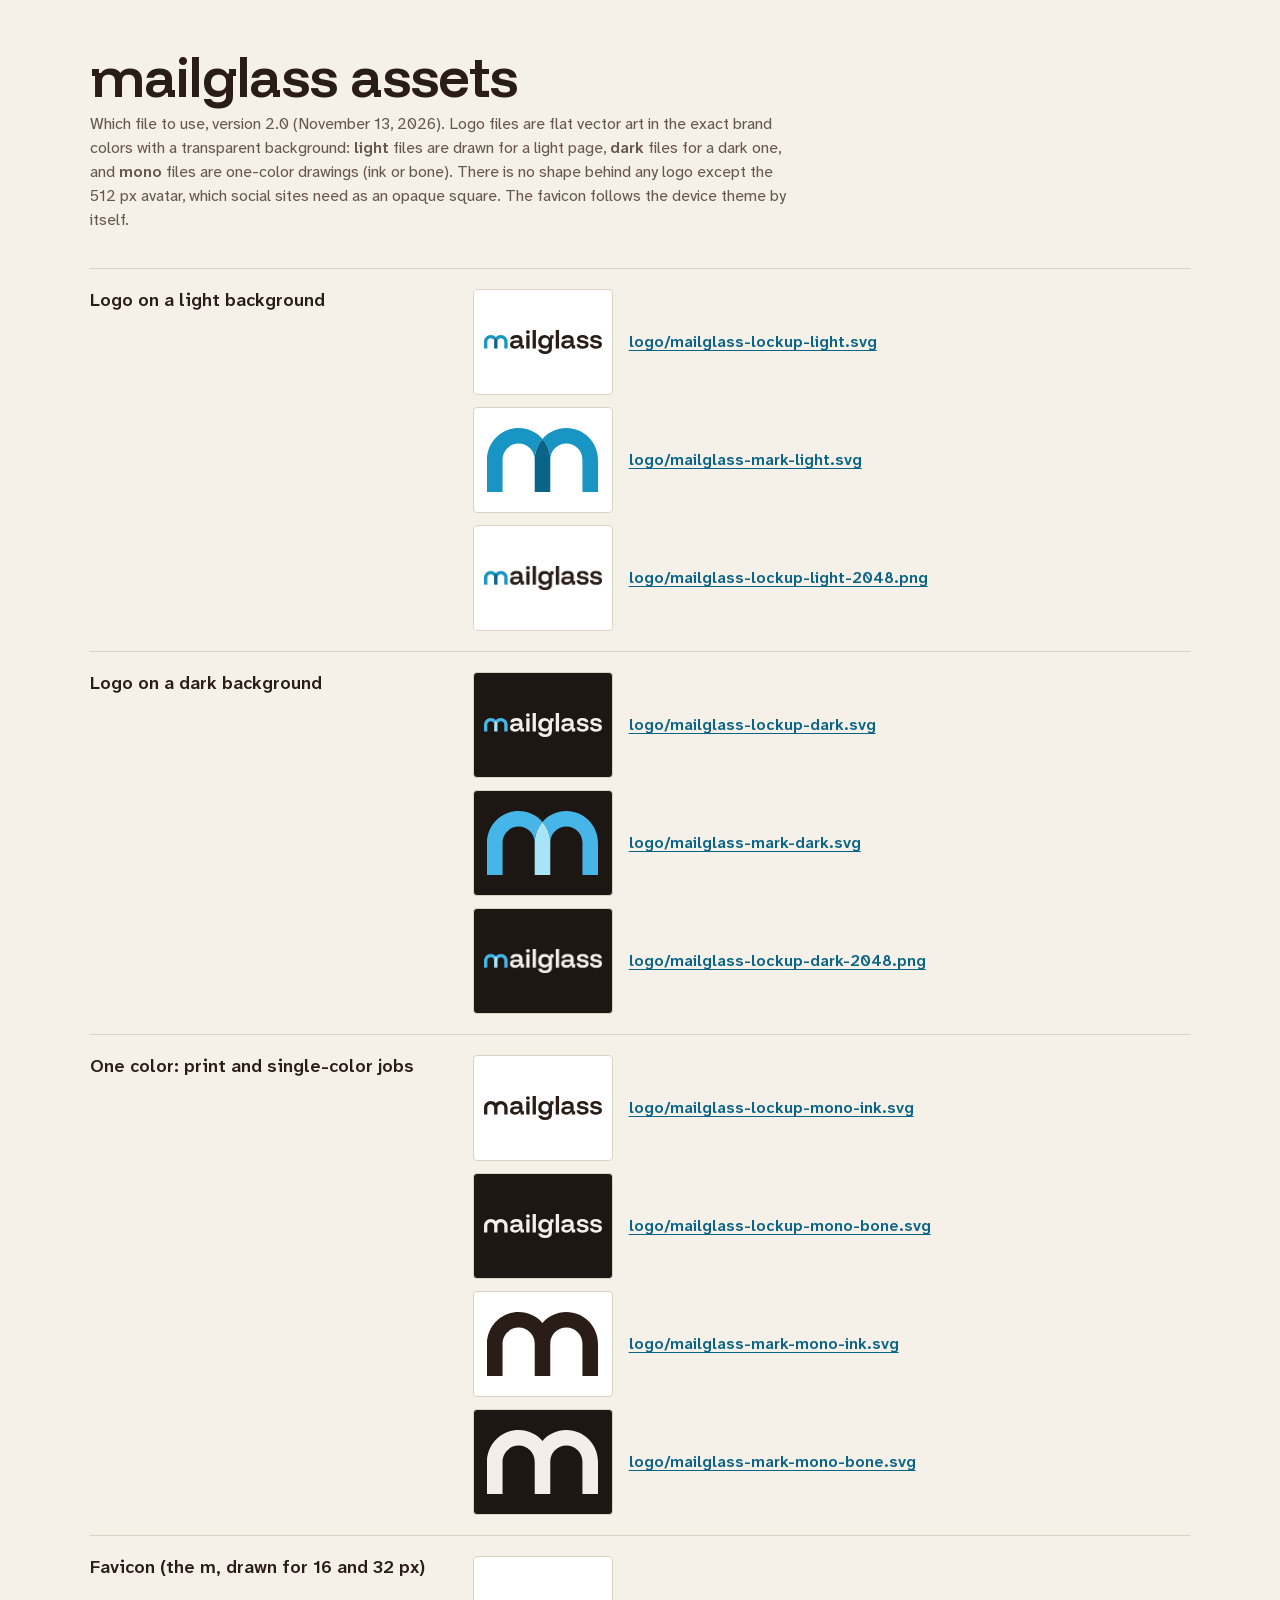
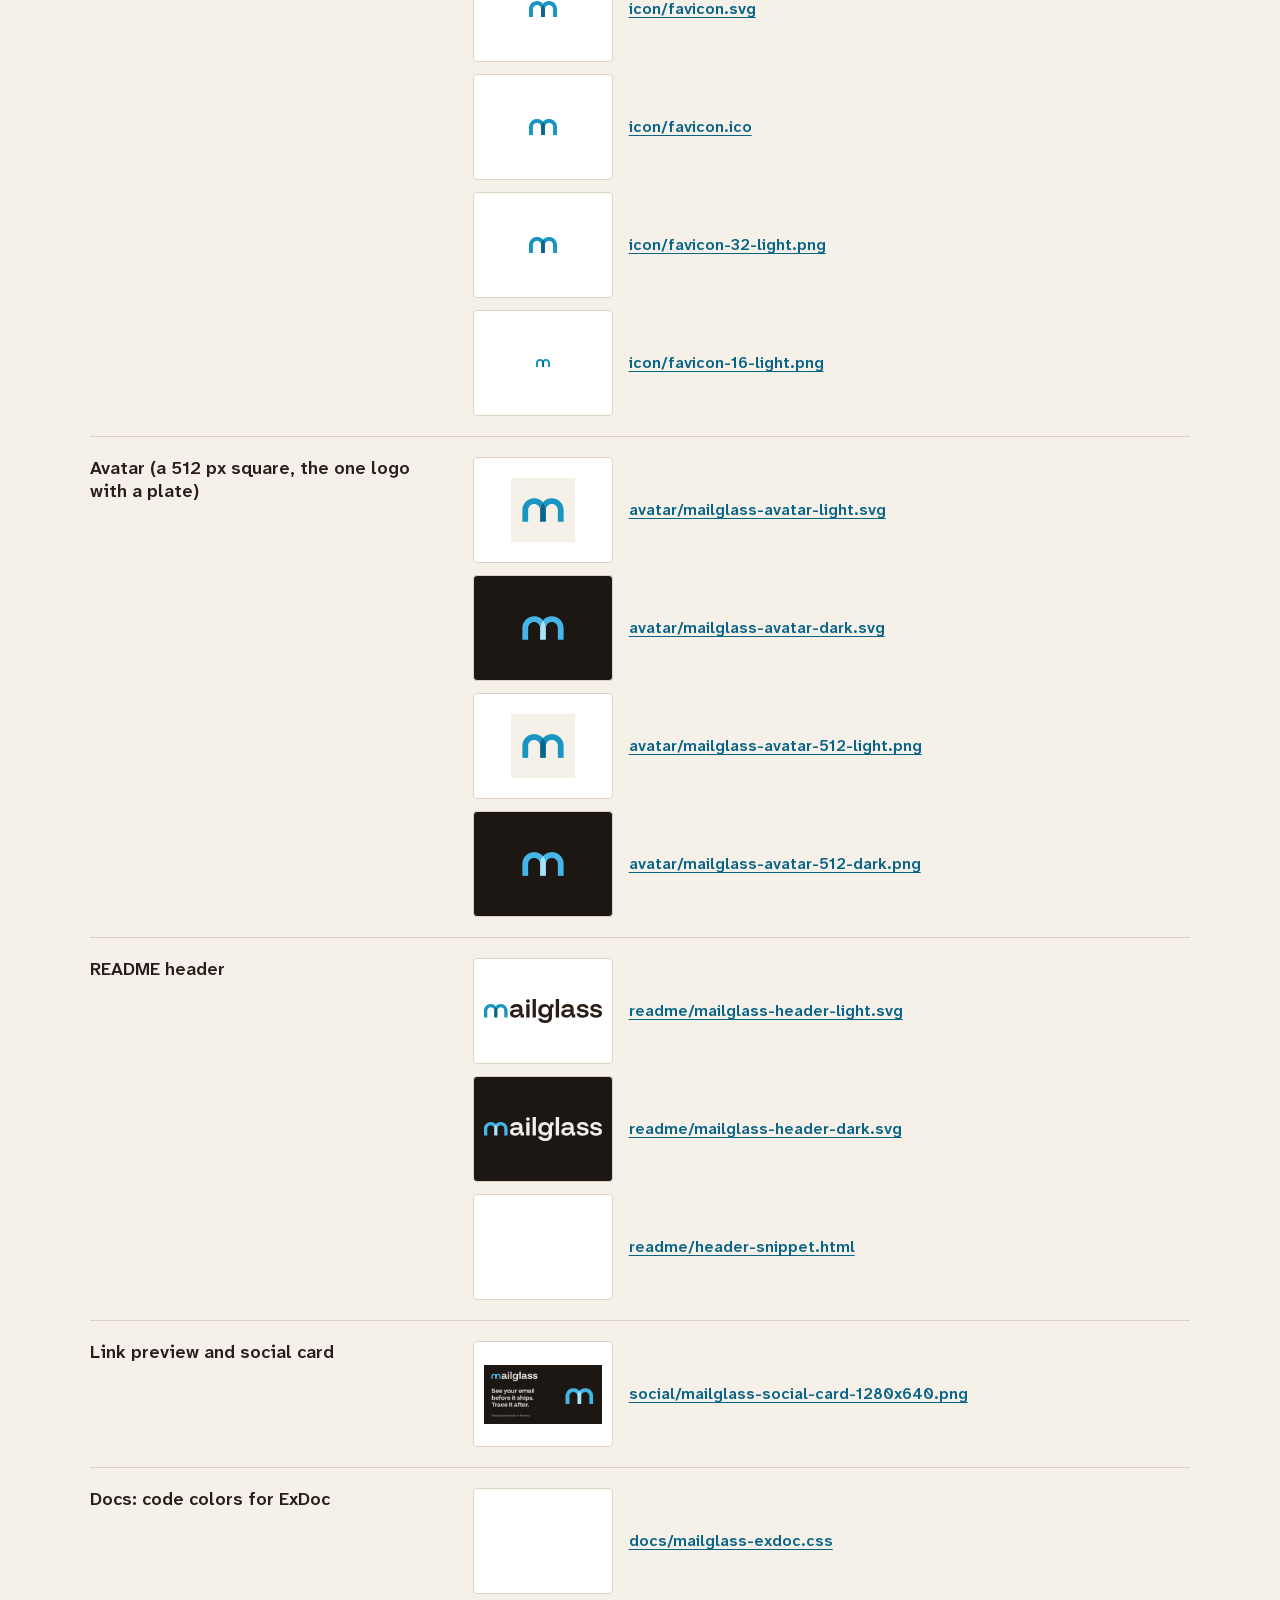
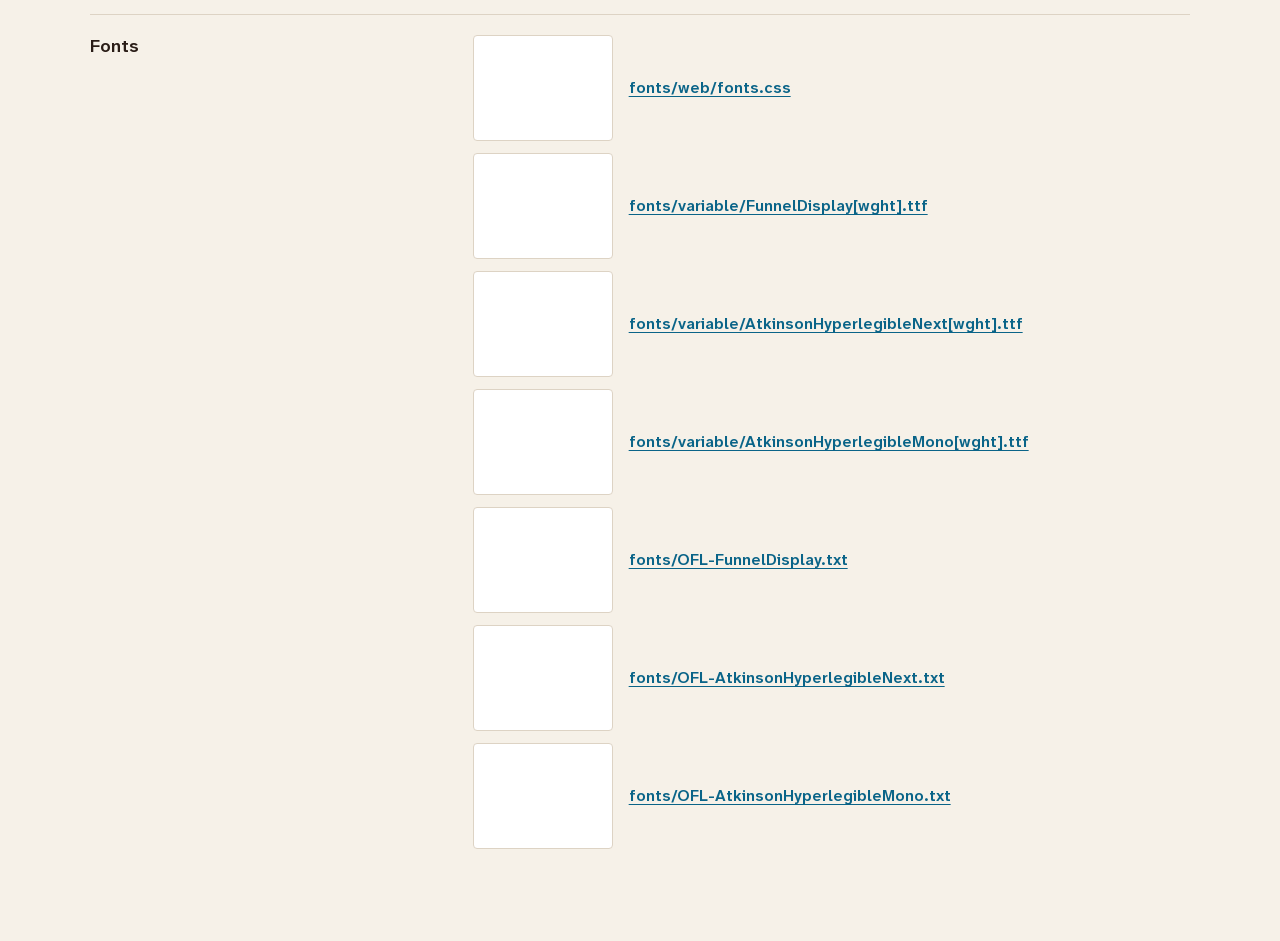
==== assets/index.html @ 240bdd21 "mailglass brand book 2.0" ====
<!doctype html><html lang="en-US"><head><meta charset="utf-8"><meta name="viewport" content="width=device-width,initial-scale=1"><link rel="icon" href="icon/favicon.svg" type="image/svg+xml"><title>mailglass Assets</title><link rel="stylesheet" href="fonts/web/fonts.css"><style>
:root{--ink:#1D1713;--paper:#F6F1E8;--card:#FFFFFF;--mute:#665850;--link:#0A6488}
body{margin:0;background:var(--paper);color:#2A1D17;font:16px/1.5 'Atkinson Hyperlegible Next',system-ui,sans-serif}
main{max-width:1100px;margin:0 auto;padding:48px 24px 72px}h1{font:600 56px/1 'Funnel Display','Arial Narrow',sans-serif;letter-spacing:-.015em;margin:0 0 8px}
.lede{color:var(--mute);margin:0 0 36px;max-width:70ch}
.row{display:grid;grid-template-columns:minmax(200px,1fr) 2fr;gap:24px;padding:20px 0;border-top:1px solid #DDD3C4}
.row h2{font-size:18px;line-height:1.3;margin:0}.files{display:grid;gap:12px}
.file{display:grid;grid-template-columns:140px 1fr;gap:16px;align-items:center}
.thumb{height:84px;border-radius:4px;background:var(--card);border:1px solid #DDD3C4;display:grid;place-items:center;padding:10px;overflow:hidden}.thumb.dark{background:var(--ink)}
.thumb img{max-width:100%;max-height:64px}
a{color:var(--link);font-weight:600;word-break:break-all;text-underline-offset:3px}
@media (max-width:700px){.row{grid-template-columns:1fr}.file{grid-template-columns:1fr}}
</style></head><body><main><h1>mailglass assets</h1><p class="lede">Which file to use, version 2.0 (November 13, 2026). Logo files are flat vector art in the exact brand colors with a transparent background: <b>light</b> files are drawn for a light page, <b>dark</b> files for a dark one, and <b>mono</b> files are one-color drawings (ink or bone). There is no shape behind any logo except the 512 px avatar, which social sites need as an opaque square. The favicon follows the device theme by itself.</p>
<section class="row"><h2>Logo on a light background</h2><div class="files"><div class="file"><div class="thumb"><img src="logo/mailglass-lockup-light.svg" alt=""></div><a href="logo/mailglass-lockup-light.svg">logo/mailglass-lockup-light.svg</a></div><div class="file"><div class="thumb"><img src="logo/mailglass-mark-light.svg" alt=""></div><a href="logo/mailglass-mark-light.svg">logo/mailglass-mark-light.svg</a></div><div class="file"><div class="thumb"><img src="logo/mailglass-lockup-light-2048.png" alt=""></div><a href="logo/mailglass-lockup-light-2048.png">logo/mailglass-lockup-light-2048.png</a></div></div></section>
<section class="row"><h2>Logo on a dark background</h2><div class="files"><div class="file"><div class="thumb dark"><img src="logo/mailglass-lockup-dark.svg" alt=""></div><a href="logo/mailglass-lockup-dark.svg">logo/mailglass-lockup-dark.svg</a></div><div class="file"><div class="thumb dark"><img src="logo/mailglass-mark-dark.svg" alt=""></div><a href="logo/mailglass-mark-dark.svg">logo/mailglass-mark-dark.svg</a></div><div class="file"><div class="thumb dark"><img src="logo/mailglass-lockup-dark-2048.png" alt=""></div><a href="logo/mailglass-lockup-dark-2048.png">logo/mailglass-lockup-dark-2048.png</a></div></div></section>
<section class="row"><h2>One color: print and single-color jobs</h2><div class="files"><div class="file"><div class="thumb"><img src="logo/mailglass-lockup-mono-ink.svg" alt=""></div><a href="logo/mailglass-lockup-mono-ink.svg">logo/mailglass-lockup-mono-ink.svg</a></div><div class="file"><div class="thumb dark"><img src="logo/mailglass-lockup-mono-bone.svg" alt=""></div><a href="logo/mailglass-lockup-mono-bone.svg">logo/mailglass-lockup-mono-bone.svg</a></div><div class="file"><div class="thumb"><img src="logo/mailglass-mark-mono-ink.svg" alt=""></div><a href="logo/mailglass-mark-mono-ink.svg">logo/mailglass-mark-mono-ink.svg</a></div><div class="file"><div class="thumb dark"><img src="logo/mailglass-mark-mono-bone.svg" alt=""></div><a href="logo/mailglass-mark-mono-bone.svg">logo/mailglass-mark-mono-bone.svg</a></div></div></section>
<section class="row"><h2>Favicon (the m, drawn for 16 and 32 px)</h2><div class="files"><div class="file"><div class="thumb"><img src="icon/favicon.svg" alt=""></div><a href="icon/favicon.svg">icon/favicon.svg</a></div><div class="file"><div class="thumb"><img src="icon/favicon.ico" alt=""></div><a href="icon/favicon.ico">icon/favicon.ico</a></div><div class="file"><div class="thumb"><img src="icon/favicon-32-light.png" alt=""></div><a href="icon/favicon-32-light.png">icon/favicon-32-light.png</a></div><div class="file"><div class="thumb"><img src="icon/favicon-16-light.png" alt=""></div><a href="icon/favicon-16-light.png">icon/favicon-16-light.png</a></div></div></section>
<section class="row"><h2>Avatar (a 512 px square, the one logo with a plate)</h2><div class="files"><div class="file"><div class="thumb"><img src="avatar/mailglass-avatar-light.svg" alt=""></div><a href="avatar/mailglass-avatar-light.svg">avatar/mailglass-avatar-light.svg</a></div><div class="file"><div class="thumb dark"><img src="avatar/mailglass-avatar-dark.svg" alt=""></div><a href="avatar/mailglass-avatar-dark.svg">avatar/mailglass-avatar-dark.svg</a></div><div class="file"><div class="thumb"><img src="avatar/mailglass-avatar-512-light.png" alt=""></div><a href="avatar/mailglass-avatar-512-light.png">avatar/mailglass-avatar-512-light.png</a></div><div class="file"><div class="thumb dark"><img src="avatar/mailglass-avatar-512-dark.png" alt=""></div><a href="avatar/mailglass-avatar-512-dark.png">avatar/mailglass-avatar-512-dark.png</a></div></div></section>
<section class="row"><h2>README header</h2><div class="files"><div class="file"><div class="thumb"><img src="readme/mailglass-header-light.svg" alt=""></div><a href="readme/mailglass-header-light.svg">readme/mailglass-header-light.svg</a></div><div class="file"><div class="thumb dark"><img src="readme/mailglass-header-dark.svg" alt=""></div><a href="readme/mailglass-header-dark.svg">readme/mailglass-header-dark.svg</a></div><div class="file"><div class="thumb"></div><a href="readme/header-snippet.html">readme/header-snippet.html</a></div></div></section>
<section class="row"><h2>Link preview and social card</h2><div class="files"><div class="file"><div class="thumb"><img src="social/mailglass-social-card-1280x640.png" alt=""></div><a href="social/mailglass-social-card-1280x640.png">social/mailglass-social-card-1280x640.png</a></div></div></section>
<section class="row"><h2>Docs: code colors for ExDoc</h2><div class="files"><div class="file"><div class="thumb"></div><a href="docs/mailglass-exdoc.css">docs/mailglass-exdoc.css</a></div></div></section>
<section class="row"><h2>Fonts</h2><div class="files"><div class="file"><div class="thumb"></div><a href="fonts/web/fonts.css">fonts/web/fonts.css</a></div><div class="file"><div class="thumb"></div><a href="fonts/variable/FunnelDisplay[wght].ttf">fonts/variable/FunnelDisplay[wght].ttf</a></div><div class="file"><div class="thumb"></div><a href="fonts/variable/AtkinsonHyperlegibleNext[wght].ttf">fonts/variable/AtkinsonHyperlegibleNext[wght].ttf</a></div><div class="file"><div class="thumb"></div><a href="fonts/variable/AtkinsonHyperlegibleMono[wght].ttf">fonts/variable/AtkinsonHyperlegibleMono[wght].ttf</a></div><div class="file"><div class="thumb"></div><a href="fonts/OFL-FunnelDisplay.txt">fonts/OFL-FunnelDisplay.txt</a></div><div class="file"><div class="thumb"></div><a href="fonts/OFL-AtkinsonHyperlegibleNext.txt">fonts/OFL-AtkinsonHyperlegibleNext.txt</a></div><div class="file"><div class="thumb"></div><a href="fonts/OFL-AtkinsonHyperlegibleMono.txt">fonts/OFL-AtkinsonHyperlegibleMono.txt</a></div></div></section>
</main></body></html>
---- assets/fonts/web/fonts.css ----
@font-face{font-family:'Funnel Display';font-style:normal;font-weight:600;font-display:swap;src:url('a-display-600.woff2') format('woff2')}
@font-face{font-family:'Atkinson Hyperlegible Next';font-style:normal;font-weight:400;font-display:swap;src:url('ui-400.woff2') format('woff2')}
@font-face{font-family:'Atkinson Hyperlegible Next';font-style:normal;font-weight:600;font-display:swap;src:url('ui-600.woff2') format('woff2')}
@font-face{font-family:'Atkinson Hyperlegible Next';font-style:italic;font-weight:400;font-display:swap;src:url('ui-400i.woff2') format('woff2')}
@font-face{font-family:'Atkinson Hyperlegible Mono';font-style:normal;font-weight:400;font-display:swap;src:url('a-mono-400.woff2') format('woff2')}
@font-face{font-family:'Atkinson Hyperlegible Mono';font-style:normal;font-weight:600;font-display:swap;src:url('a-mono-600.woff2') format('woff2')}
/* Latin subsets; for other scripts use the files in ../variable. */
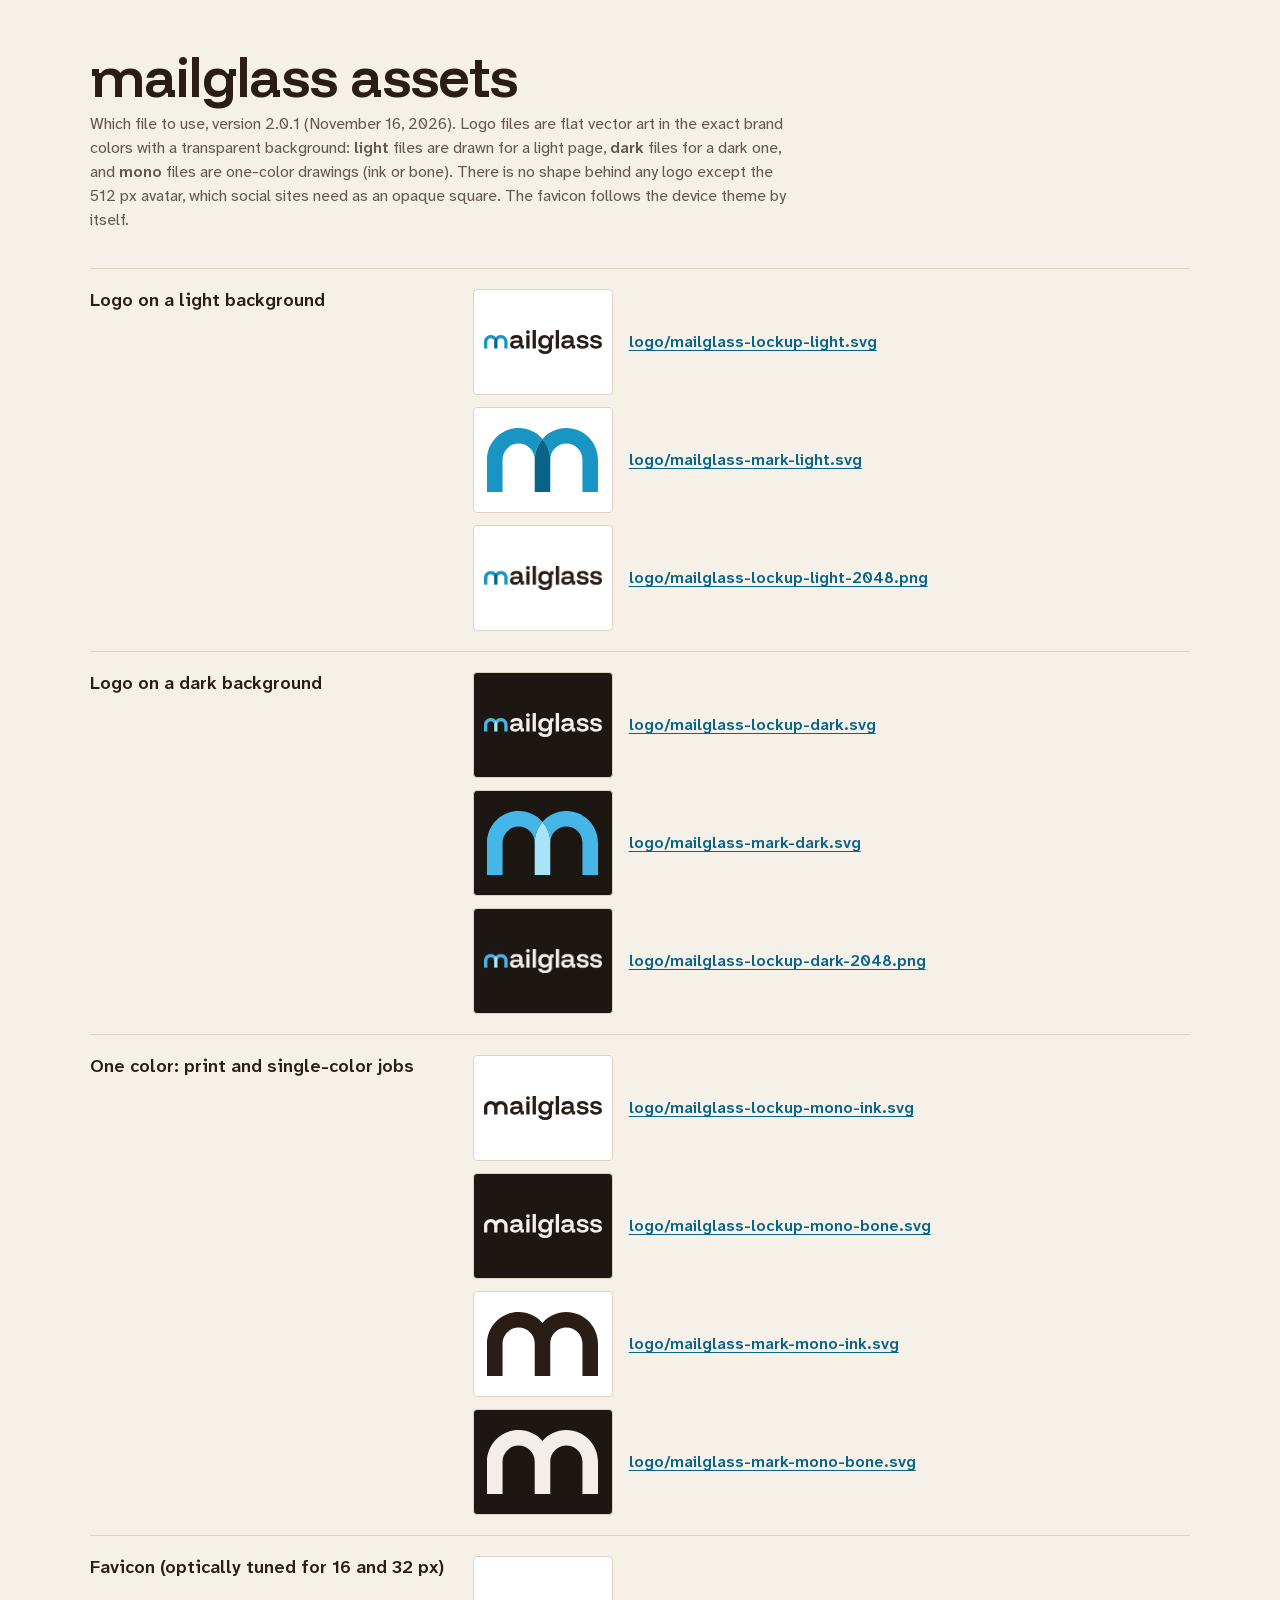
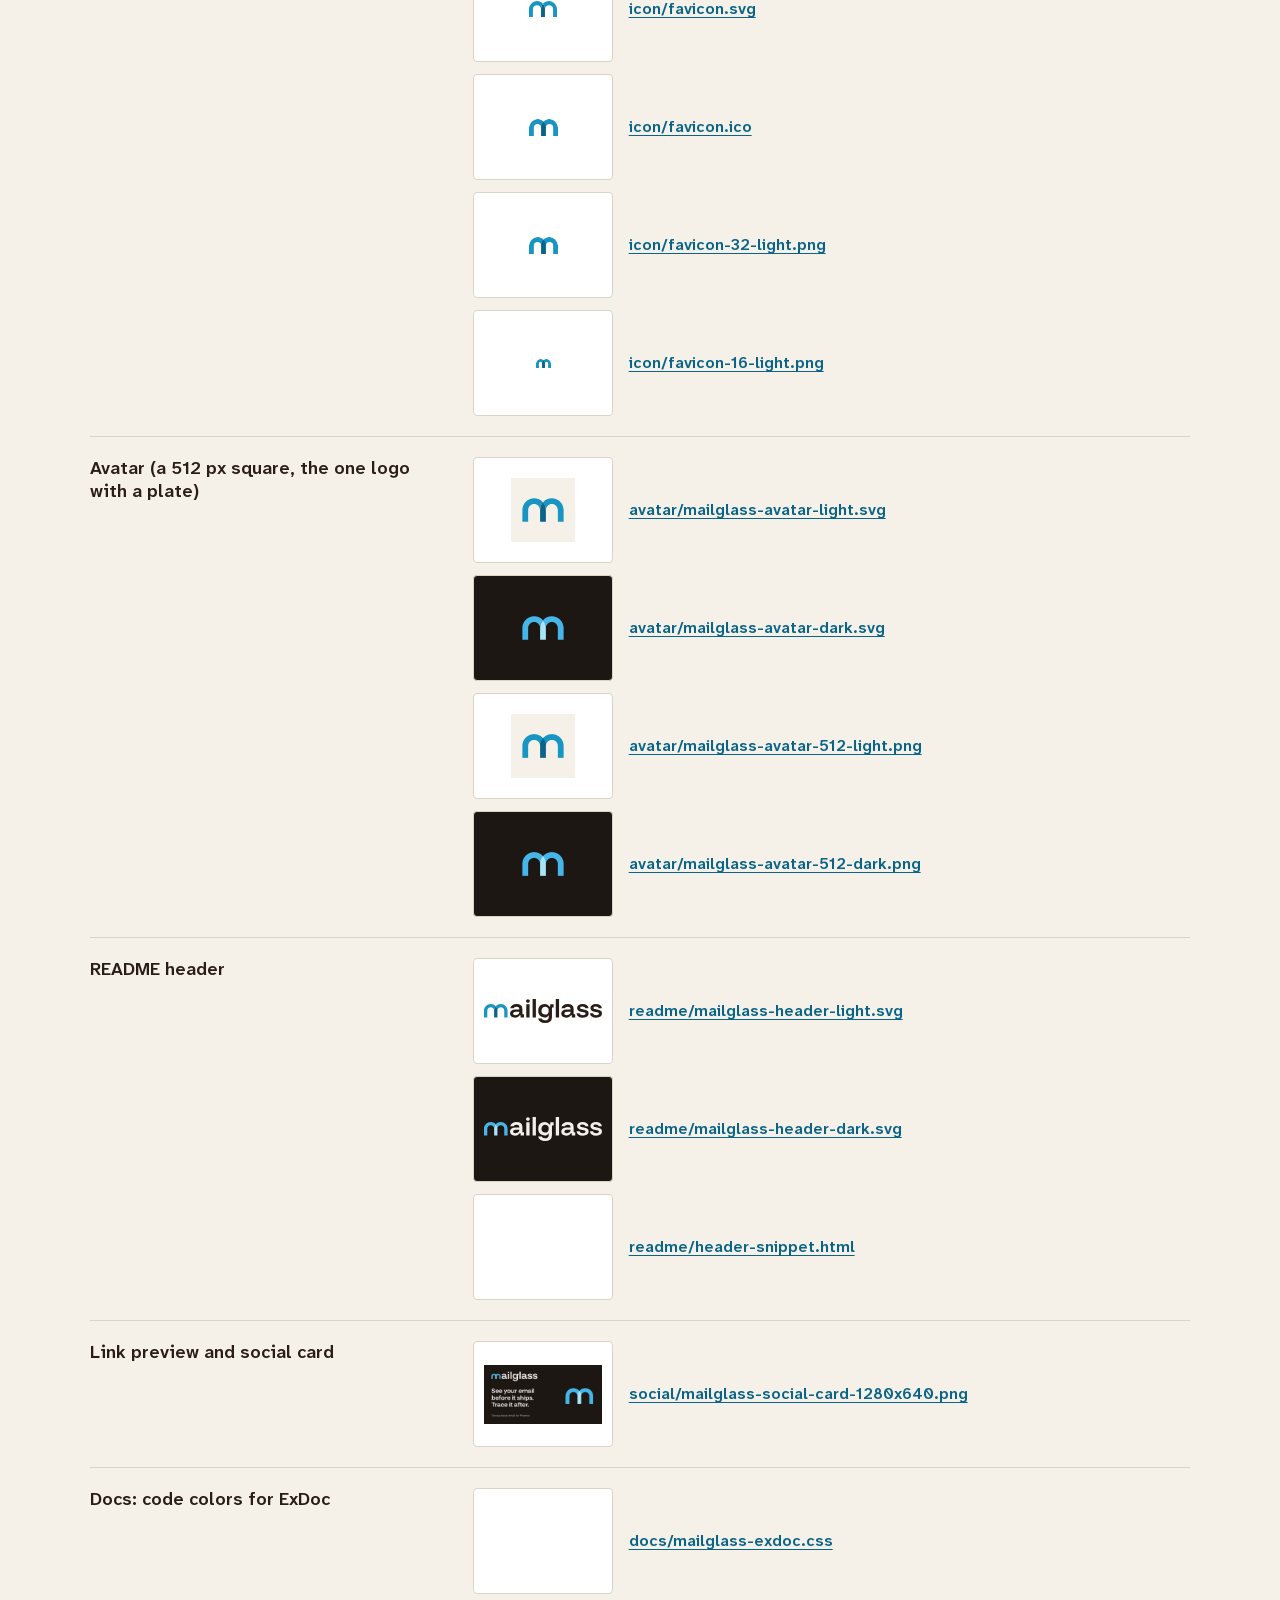
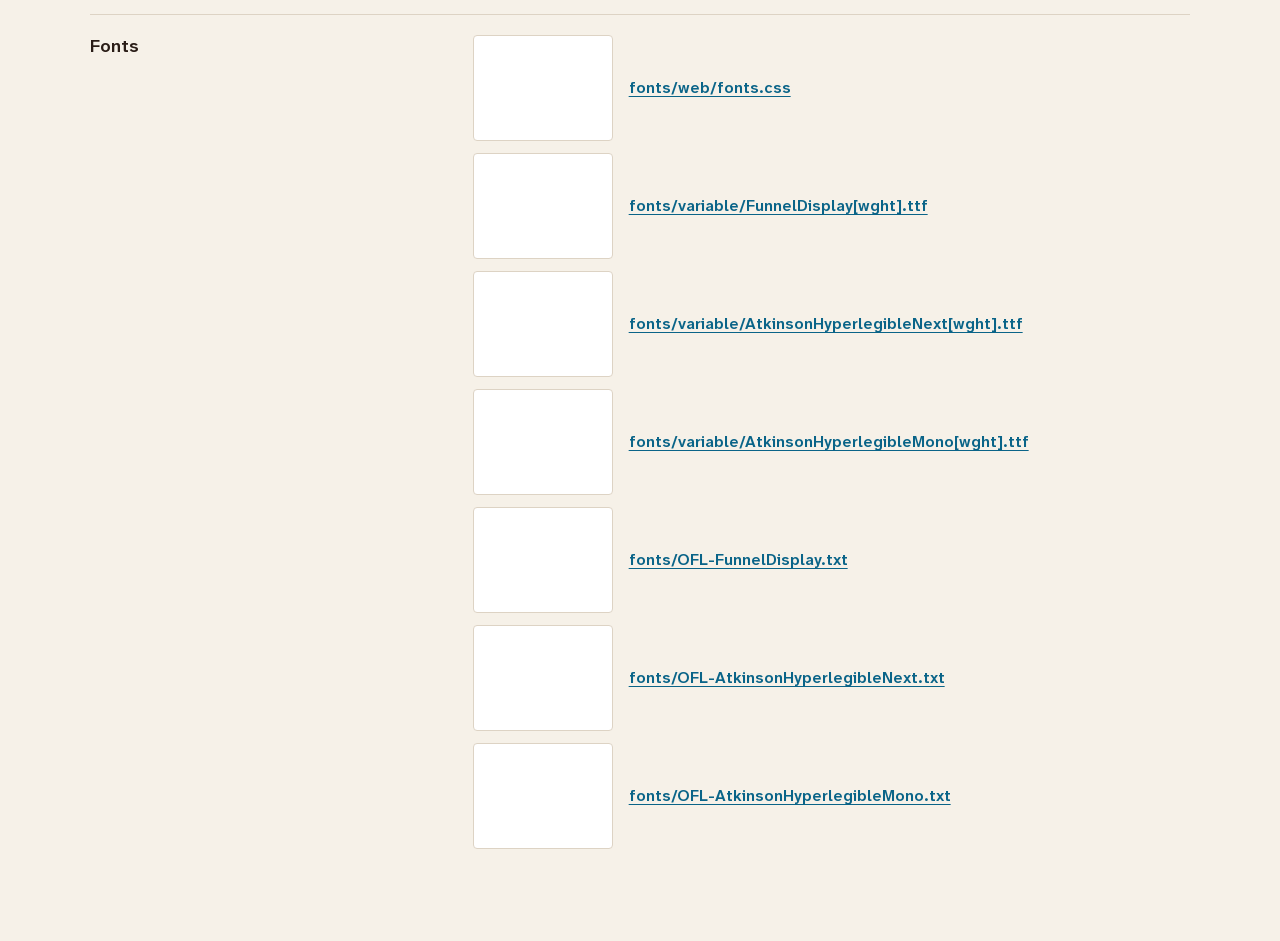
==== commit 677b9d30: "brand: tune favicon arches for small sizes" ====
--- a/assets/index.html
+++ b/assets/index.html
@@ -10,11 +10,11 @@
 .thumb img{max-width:100%;max-height:64px}
 a{color:var(--link);font-weight:600;word-break:break-all;text-underline-offset:3px}
 @media (max-width:700px){.row{grid-template-columns:1fr}.file{grid-template-columns:1fr}}
-</style></head><body><main><h1>mailglass assets</h1><p class="lede">Which file to use, version 2.0 (November 13, 2026). Logo files are flat vector art in the exact brand colors with a transparent background: <b>light</b> files are drawn for a light page, <b>dark</b> files for a dark one, and <b>mono</b> files are one-color drawings (ink or bone). There is no shape behind any logo except the 512 px avatar, which social sites need as an opaque square. The favicon follows the device theme by itself.</p>
+</style></head><body><main><h1>mailglass assets</h1><p class="lede">Which file to use, version 2.0.1 (November 16, 2026). Logo files are flat vector art in the exact brand colors with a transparent background: <b>light</b> files are drawn for a light page, <b>dark</b> files for a dark one, and <b>mono</b> files are one-color drawings (ink or bone). There is no shape behind any logo except the 512 px avatar, which social sites need as an opaque square. The favicon follows the device theme by itself.</p>
 <section class="row"><h2>Logo on a light background</h2><div class="files"><div class="file"><div class="thumb"><img src="logo/mailglass-lockup-light.svg" alt=""></div><a href="logo/mailglass-lockup-light.svg">logo/mailglass-lockup-light.svg</a></div><div class="file"><div class="thumb"><img src="logo/mailglass-mark-light.svg" alt=""></div><a href="logo/mailglass-mark-light.svg">logo/mailglass-mark-light.svg</a></div><div class="file"><div class="thumb"><img src="logo/mailglass-lockup-light-2048.png" alt=""></div><a href="logo/mailglass-lockup-light-2048.png">logo/mailglass-lockup-light-2048.png</a></div></div></section>
 <section class="row"><h2>Logo on a dark background</h2><div class="files"><div class="file"><div class="thumb dark"><img src="logo/mailglass-lockup-dark.svg" alt=""></div><a href="logo/mailglass-lockup-dark.svg">logo/mailglass-lockup-dark.svg</a></div><div class="file"><div class="thumb dark"><img src="logo/mailglass-mark-dark.svg" alt=""></div><a href="logo/mailglass-mark-dark.svg">logo/mailglass-mark-dark.svg</a></div><div class="file"><div class="thumb dark"><img src="logo/mailglass-lockup-dark-2048.png" alt=""></div><a href="logo/mailglass-lockup-dark-2048.png">logo/mailglass-lockup-dark-2048.png</a></div></div></section>
 <section class="row"><h2>One color: print and single-color jobs</h2><div class="files"><div class="file"><div class="thumb"><img src="logo/mailglass-lockup-mono-ink.svg" alt=""></div><a href="logo/mailglass-lockup-mono-ink.svg">logo/mailglass-lockup-mono-ink.svg</a></div><div class="file"><div class="thumb dark"><img src="logo/mailglass-lockup-mono-bone.svg" alt=""></div><a href="logo/mailglass-lockup-mono-bone.svg">logo/mailglass-lockup-mono-bone.svg</a></div><div class="file"><div class="thumb"><img src="logo/mailglass-mark-mono-ink.svg" alt=""></div><a href="logo/mailglass-mark-mono-ink.svg">logo/mailglass-mark-mono-ink.svg</a></div><div class="file"><div class="thumb dark"><img src="logo/mailglass-mark-mono-bone.svg" alt=""></div><a href="logo/mailglass-mark-mono-bone.svg">logo/mailglass-mark-mono-bone.svg</a></div></div></section>
-<section class="row"><h2>Favicon (the m, drawn for 16 and 32 px)</h2><div class="files"><div class="file"><div class="thumb"><img src="icon/favicon.svg" alt=""></div><a href="icon/favicon.svg">icon/favicon.svg</a></div><div class="file"><div class="thumb"><img src="icon/favicon.ico" alt=""></div><a href="icon/favicon.ico">icon/favicon.ico</a></div><div class="file"><div class="thumb"><img src="icon/favicon-32-light.png" alt=""></div><a href="icon/favicon-32-light.png">icon/favicon-32-light.png</a></div><div class="file"><div class="thumb"><img src="icon/favicon-16-light.png" alt=""></div><a href="icon/favicon-16-light.png">icon/favicon-16-light.png</a></div></div></section>
+<section class="row"><h2>Favicon (optically tuned for 16 and 32 px)</h2><div class="files"><div class="file"><div class="thumb"><img src="icon/favicon.svg" alt=""></div><a href="icon/favicon.svg">icon/favicon.svg</a></div><div class="file"><div class="thumb"><img src="icon/favicon.ico" alt=""></div><a href="icon/favicon.ico">icon/favicon.ico</a></div><div class="file"><div class="thumb"><img src="icon/favicon-32-light.png" alt=""></div><a href="icon/favicon-32-light.png">icon/favicon-32-light.png</a></div><div class="file"><div class="thumb"><img src="icon/favicon-16-light.png" alt=""></div><a href="icon/favicon-16-light.png">icon/favicon-16-light.png</a></div></div></section>
 <section class="row"><h2>Avatar (a 512 px square, the one logo with a plate)</h2><div class="files"><div class="file"><div class="thumb"><img src="avatar/mailglass-avatar-light.svg" alt=""></div><a href="avatar/mailglass-avatar-light.svg">avatar/mailglass-avatar-light.svg</a></div><div class="file"><div class="thumb dark"><img src="avatar/mailglass-avatar-dark.svg" alt=""></div><a href="avatar/mailglass-avatar-dark.svg">avatar/mailglass-avatar-dark.svg</a></div><div class="file"><div class="thumb"><img src="avatar/mailglass-avatar-512-light.png" alt=""></div><a href="avatar/mailglass-avatar-512-light.png">avatar/mailglass-avatar-512-light.png</a></div><div class="file"><div class="thumb dark"><img src="avatar/mailglass-avatar-512-dark.png" alt=""></div><a href="avatar/mailglass-avatar-512-dark.png">avatar/mailglass-avatar-512-dark.png</a></div></div></section>
 <section class="row"><h2>README header</h2><div class="files"><div class="file"><div class="thumb"><img src="readme/mailglass-header-light.svg" alt=""></div><a href="readme/mailglass-header-light.svg">readme/mailglass-header-light.svg</a></div><div class="file"><div class="thumb dark"><img src="readme/mailglass-header-dark.svg" alt=""></div><a href="readme/mailglass-header-dark.svg">readme/mailglass-header-dark.svg</a></div><div class="file"><div class="thumb"></div><a href="readme/header-snippet.html">readme/header-snippet.html</a></div></div></section>
 <section class="row"><h2>Link preview and social card</h2><div class="files"><div class="file"><div class="thumb"><img src="social/mailglass-social-card-1280x640.png" alt=""></div><a href="social/mailglass-social-card-1280x640.png">social/mailglass-social-card-1280x640.png</a></div></div></section>
